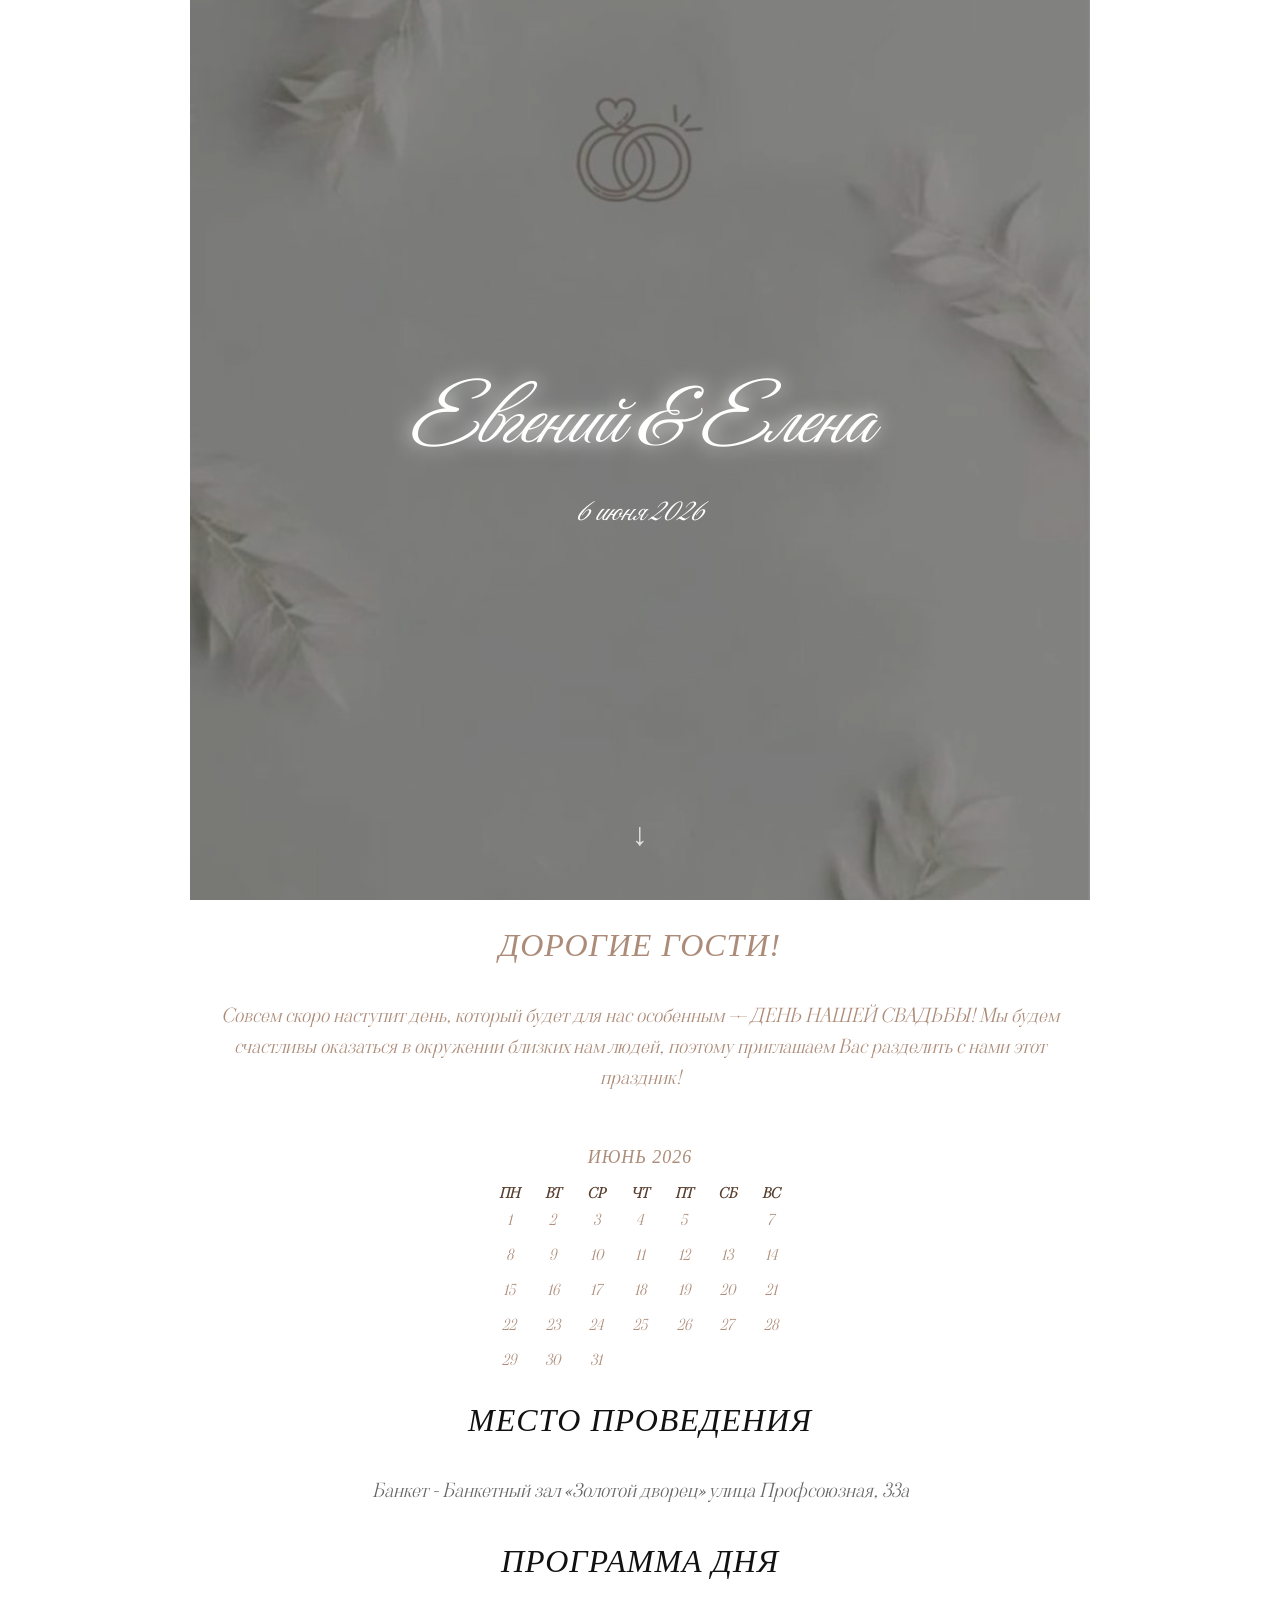
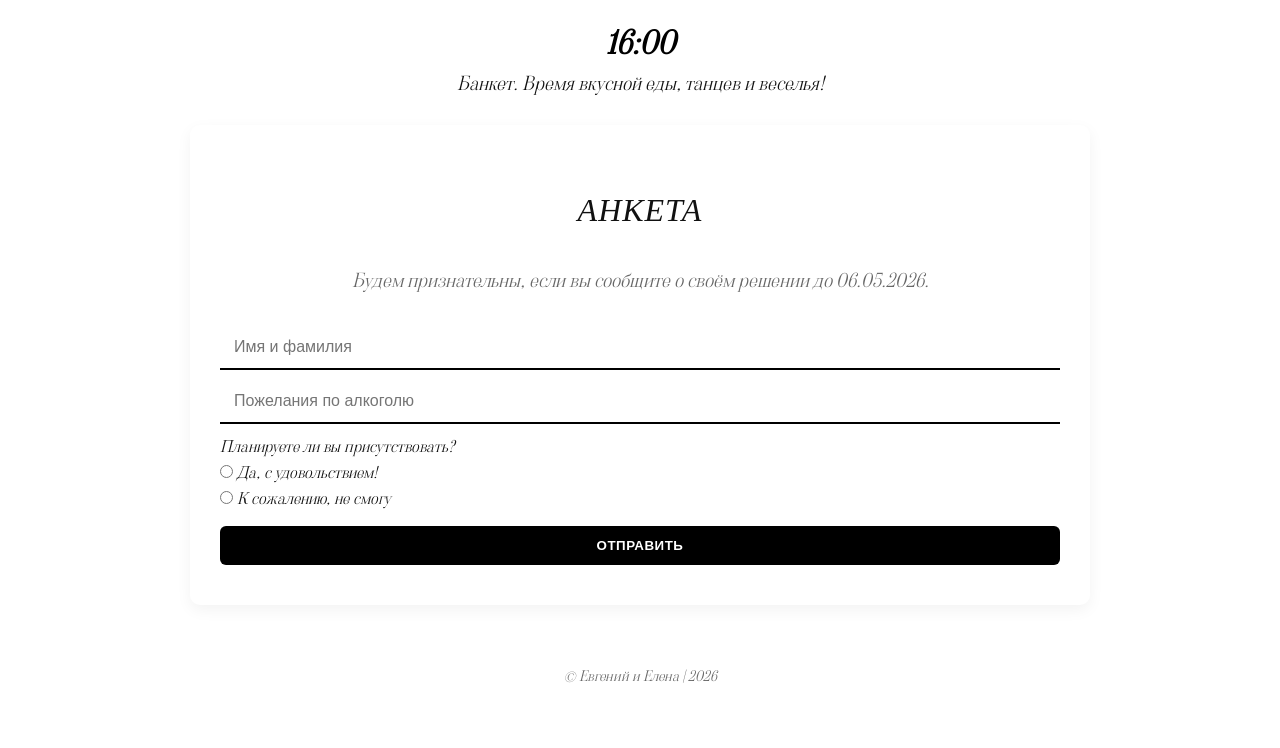
==== pages/index2.html @ 8949d623 "Add files via upload" ====
<!DOCTYPE html>
<html lang="ru">
<head>
  <meta charset="UTF-8" />
  <meta name="viewport" content="width=device-width, initial-scale=1.0" />
  <title>Евгений & Елена — Свадебное приглашение</title>
<link rel="shortcut icon" href="https://img.icons8.com/external-wanicon-lineal-wanicon/64/FFFFFF/external-rings-valentines-day-wanicon-lineal-wanicon.png"  type="image/png">
  <!-- Шрифты -->
  <link href="https://fonts.googleapis.com/css2?family=Playfair+Display:wght@400;600&family=Inter:wght@300;400;500&display=swap" rel="stylesheet">
<link rel="preconnect" href="https://fonts.googleapis.com">
<link rel="preconnect" href="https://fonts.gstatic.com" crossorigin>
<link href="https://fonts.googleapis.com/css2?family=Great+Vibes&display=swap" rel="stylesheet">

<link rel="preconnect" href="https://fonts.googleapis.com">
<link rel="preconnect" href="https://fonts.gstatic.com" crossorigin>
<link href="https://fonts.googleapis.com/css2?family=Great+Vibes&family=Montserrat:ital,wght@0,100..900;1,100..900&display=swap" rel="stylesheet">


  <!-- Стили -->
  <link rel="stylesheet" href="../style.css" />
</head>
<body>

  <!-- HERO -->
  <section class="hero">
    <div class="hero-content">
      <h1>Евгений & Елена</h1>
      <p class="date">6 июня 2026</p>
    </div>
    <div class="arrow">↓</div>
  </section>

  <!-- INTRO -->
  <section class="intro fade">
    <h2 style=" color: rgb(172, 139, 120);">Дорогие гости!</h2>
    <p style=" color: rgb(172, 139, 120);">Совсем скоро наступит день, который будет для нас особенным — 
        ДЕНЬ НАШЕЙ СВАДЬБЫ!
        Мы будем счастливы оказаться в окружении близких нам людей, 
        поэтому приглашаем Вас разделить с нами этот праздник!</p>
    <div class="photos">
      <img src="./img/2.jpg" alt="">
    </div>
    <div class="calle">
     <div class="calendar">
        <h2 style=" color: rgb(172, 139, 120);">ИЮНЬ 2026</h2>
        <div class="weekdays">
          <span>ПН</span><span>ВТ</span><span>СР</span><span>ЧТ</span><span>ПТ</span><span>СБ</span><span>ВС</span>
        </div>
        <div class="days">
          <span>1</span><span>2</span><span>3</span><span>4</span><span>5</span><img  class="heart" src="./img/Frame 1.svg" alt=""></span>
          <span>7</span><span>8</span><span>9</span><span>10</span><span>11</span><span>12</span><span>13</span>
          <span>14</span><span>15</span><span>16</span><span>17</span><span>18</span><span>19</span><span>20</span>
          <span>21</span><span>22</span><span>23</span><span>24</span>
          <span >25</span>
          <span>26</span><span>27</span>
          <span>28</span><span>29</span><span>30</span><span>31</span>
        </div>
      </div>
      </div>
    <h2>Место проведения</h2>
   <p>Банкет - Банкетный зал «Золотой дворец» улица Профсоюзная, 33а</p>
  </section>

  <!-- ПРОГРАММА -->
  <section class="program fade">
    <h2>Программа дня</h2>
    
    <div class="program-item">
      <time>16:00</time>
      <p>Банкет. Время вкусной еды, танцев и веселья!</p>
    </div>
  </section>



  <!-- RSVP -->
 <section class="rsvp fade">
    <h2>Анкета</h2>
    <p>Будем признательны, если вы сообщите о своём решении до 06.05.2026.</p>
    <div id="rsvp-form">
        <input type="text" id="name" placeholder="Имя и фамилия"><br>
        <input type="text" id="alcohol" placeholder="Пожелания по алкоголю"><br>
        <label>Планируете ли вы присутствовать?</label>
        <div class="checkbox-group">
            <label  ><input type="radio" name="attend" value="Да" > Да, с удовольствием!</label><br>
            <label  ><input type="radio" name="attend" value="Нет"  > К сожалению, не смогу</label>
        </div>
        <div style="display: flex;justify-content: center;flex-direction: column;">
        <button type="button" id="btn-create">Отправить</button>
        <div class="thanks">Спасибо! Ваш ответ отправлен ❤️</div>
        </div>
    </div>
</section>

  <!-- FOOTER -->
  <footer>
    © Евгений и Елена | 2026
  </footer>

  <script src="../javascript/script.js"  ></script>
  <script src="../javascript/API.JS" defer> </script>
</body>
</html>
---- style.css ----
:root {
  --bg: #fff;
  --text: #111;
  --muted: #666;
  --accent: #000;
  --light: #f7f7f7;
}

* { box-sizing: border-box; margin: 0; padding: 0; }

body {
   font-family: "Viaodaibre" ;
  font-optical-sizing: auto;
  font-weight: 500;
  font-style: italic;
  color: var(--text);
  background: var(--bg);
  line-height: 1.6;
  overflow-x: hidden;
}
p{
  font-size: 1.2rem;
}

@font-face {
  font-family: "Viaodaibre" ;
  src: url(./fonts/ViaodaLibre-Regular.ttf);
}
/* HERO */
.hero {
  position: relative;
  height: 100vh;
  background: url('./img/1.jpg') center/cover no-repeat;
  color: white;
  display: flex;
  align-items: center;
  justify-content: center;
  text-align: center;
}

.hero::after {
  content: "";
  position: absolute;
  inset: 0;
  background: rgba(0,0,0,0.45);
}

.hero-content {
  position: relative;
  z-index: 1;
  animation: fadeUp 1s ease forwards;
}

.hero h1 {
 font-family: "Great Vibes" , cursive;
 font-weight: 100;
  font-size: 8rem;
  text-shadow: 0 0 20px #fcfcfc;
}

.hero p {
 
   font-family: "Great Vibes" , cursive;
 font-weight: 400;
 font-size: 3rem;
}


.arrow {
  position: absolute;
  bottom: 40px;
  left: 50%;
  transform: translateX(-50%);
  font-size: 2rem;
  color: white;
  opacity: 0.8;
  animation: bounce 2s infinite;
  z-index: 2;
}

/* Секции */
section {
  max-width: 900px;
  margin: 0px auto;
  padding: 0 20px;
  opacity: 0;
  transform: translateY(40px);
  transition: all 2.5s ease;
}

section.visible {
  opacity: 1;
  transform: translateY(0);
}
 .calle{
  display: flex;
  justify-content: center;
 }

.calendar {
  text-align: center;
  width: 300px;
}

.calendar h2 {
  font-size: 18px;
  margin-bottom: 10px;
  font-weight: normal;
}

.weekdays, .days {
  display: grid;
  grid-template-columns: repeat(7, 1fr);
  gap: 5px;
  justify-items: center;
}

.weekdays span {
  font-weight: bold;
  font-size: 14px;
  color: rgb(88, 62, 46);
}

.days span {
  color: rgb(172, 139, 120);
  font-size: 15px;
  width: 30px;
  height: 30px;
  display: flex;
  justify-content: center;
  align-items: center;
  border-radius: 50%;
  font-weight: 500;
}

.heart{
  width: 30px;
}
 
h2 {
  font-size: 32px;
   font-family: "Viadorelibre";
  font-optical-sizing: auto;
  font-weight: 500;
  font-style: italic;
  text-align: center;
  margin-top: 20px;
  margin-bottom: 30px;
  letter-spacing: 1px;
  text-transform: uppercase;
}

.intro p, .dress p, .rsvp p {
  text-align: center;
  color: var(--muted);
  margin-bottom: 30px;
  font-size: 1.20rem;
  font-weight: 500;
}

.photos, .gallery {
  display: grid;
  grid-template-columns: repeat(auto-fit,minmax(220px,1fr));
  gap: 10px;
}

img {
  width: 100%;
  border-radius: 6px;
  display: block;
}
.checkbox-group{
  margin-bottom: 15px;
}

/* Кнопка */
.btn {
  display: block;
  width: fit-content;
  margin: 20px auto 10px;
  padding: 10px 25px;
  background: var(--accent);
  color: white;
  text-transform: uppercase;
  font-size: 0.9rem;
  border-radius: 3px;
  transition: all 0.3s ease;
}

.btn:hover { background: #333; }

/* Программа */
.program {
  text-align: center;
}

.program-item { margin-bottom: 25px; }

.program-item time {
  display: block;
  font-size: 2rem;
  font-weight: 600;
  color: var(--accent);
}
.program-item p{
  font-size: 1.2rem;
}



/* RSVP */
.rsvp {
  background: var(--bg);
  padding: 40px 30px;
  border-radius: 10px;
  box-shadow: 0 5px 15px rgba(0,0,0,0.05);
}

form {
  display: flex;
  flex-direction: column;
  gap: 15px;
}

input[type="text"] {
  padding: 12px 14px;
  border: none;
  border-bottom: 2px solid #000;
  outline: none;
  font-size: 1rem;
width: 100%;
background-color: #fff;
margin-bottom: 10px;
}
input:hover{
  border: none;
  border-bottom: 2px solid #000;
outline: none;
}

button {
  padding: 12px 20px;
  background: var(--accent);
  color: white;
  border: none;
  border-radius: 6px;
  cursor: pointer;
  text-transform: uppercase;
  font-weight: 600;
  letter-spacing: 0.5px;
  transition: all 0.3s;
}

button:hover { background: #333; }

.thanks {
  display: none;
  text-align: center;
  margin-top: 15px;
  font-weight: 600;
  color: var(--accent);
}

footer {
  text-align: center;
  color: var(--muted);
  padding: 60px 20px;
  font-size: 0.9rem;
}

/* Анимации */
@keyframes fadeUp {
  from { opacity: 0; transform: translateY(40px);}
  to { opacity: 1; transform: translateY(0);}
}

@keyframes bounce {
  0%, 100% { transform: translate(-50%,0);}
  50% { transform: translate(-50%,-10px);}
}

/* Адаптация */
@media (max-width: 768px) {
  .hero h1 { font-size: 4rem; }
  .hero p { font-size: 2rem; }
  section { margin: 0px auto; }
}
@media (max-width: 412px) {
  .hero h1 { font-size: 3rem; }
}
@media (min-width: 1024px) {
  .hero h1 { font-size: 5rem; }
  .hero p { font-size: 2rem; }
}
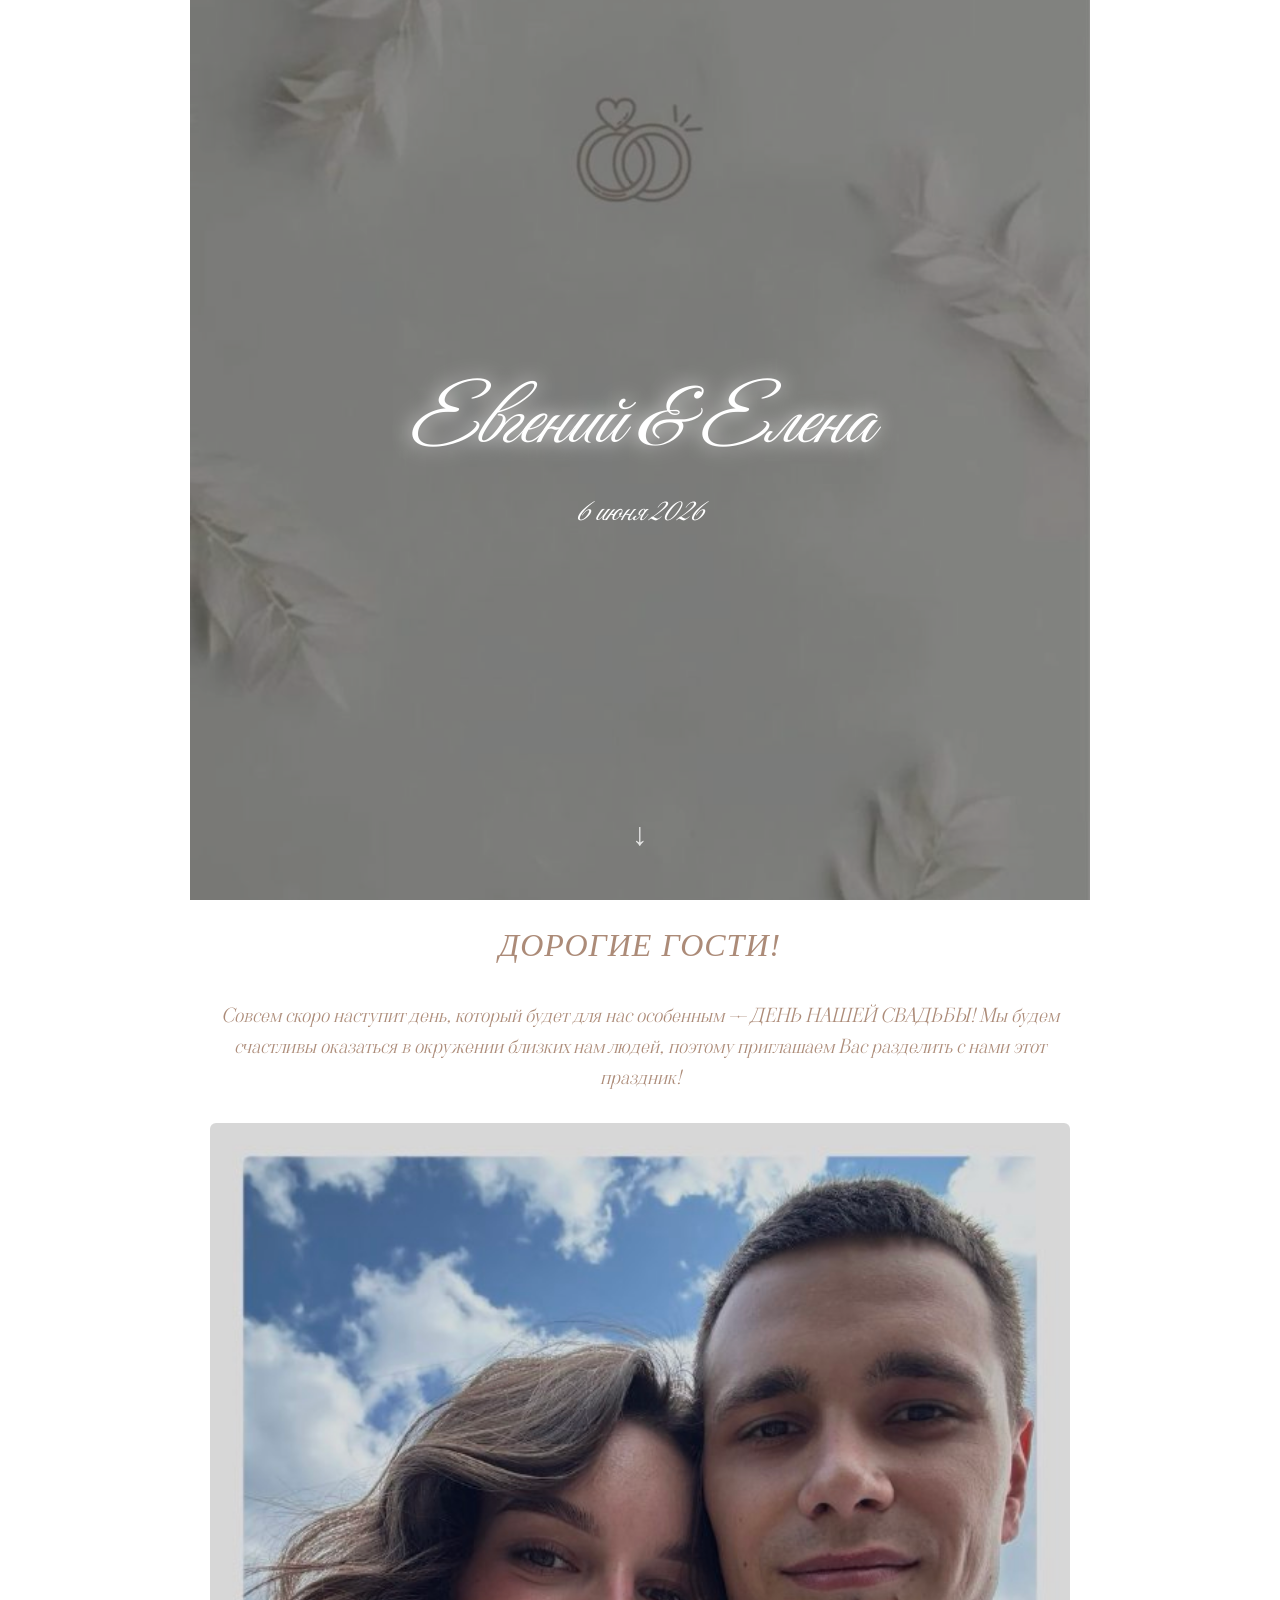
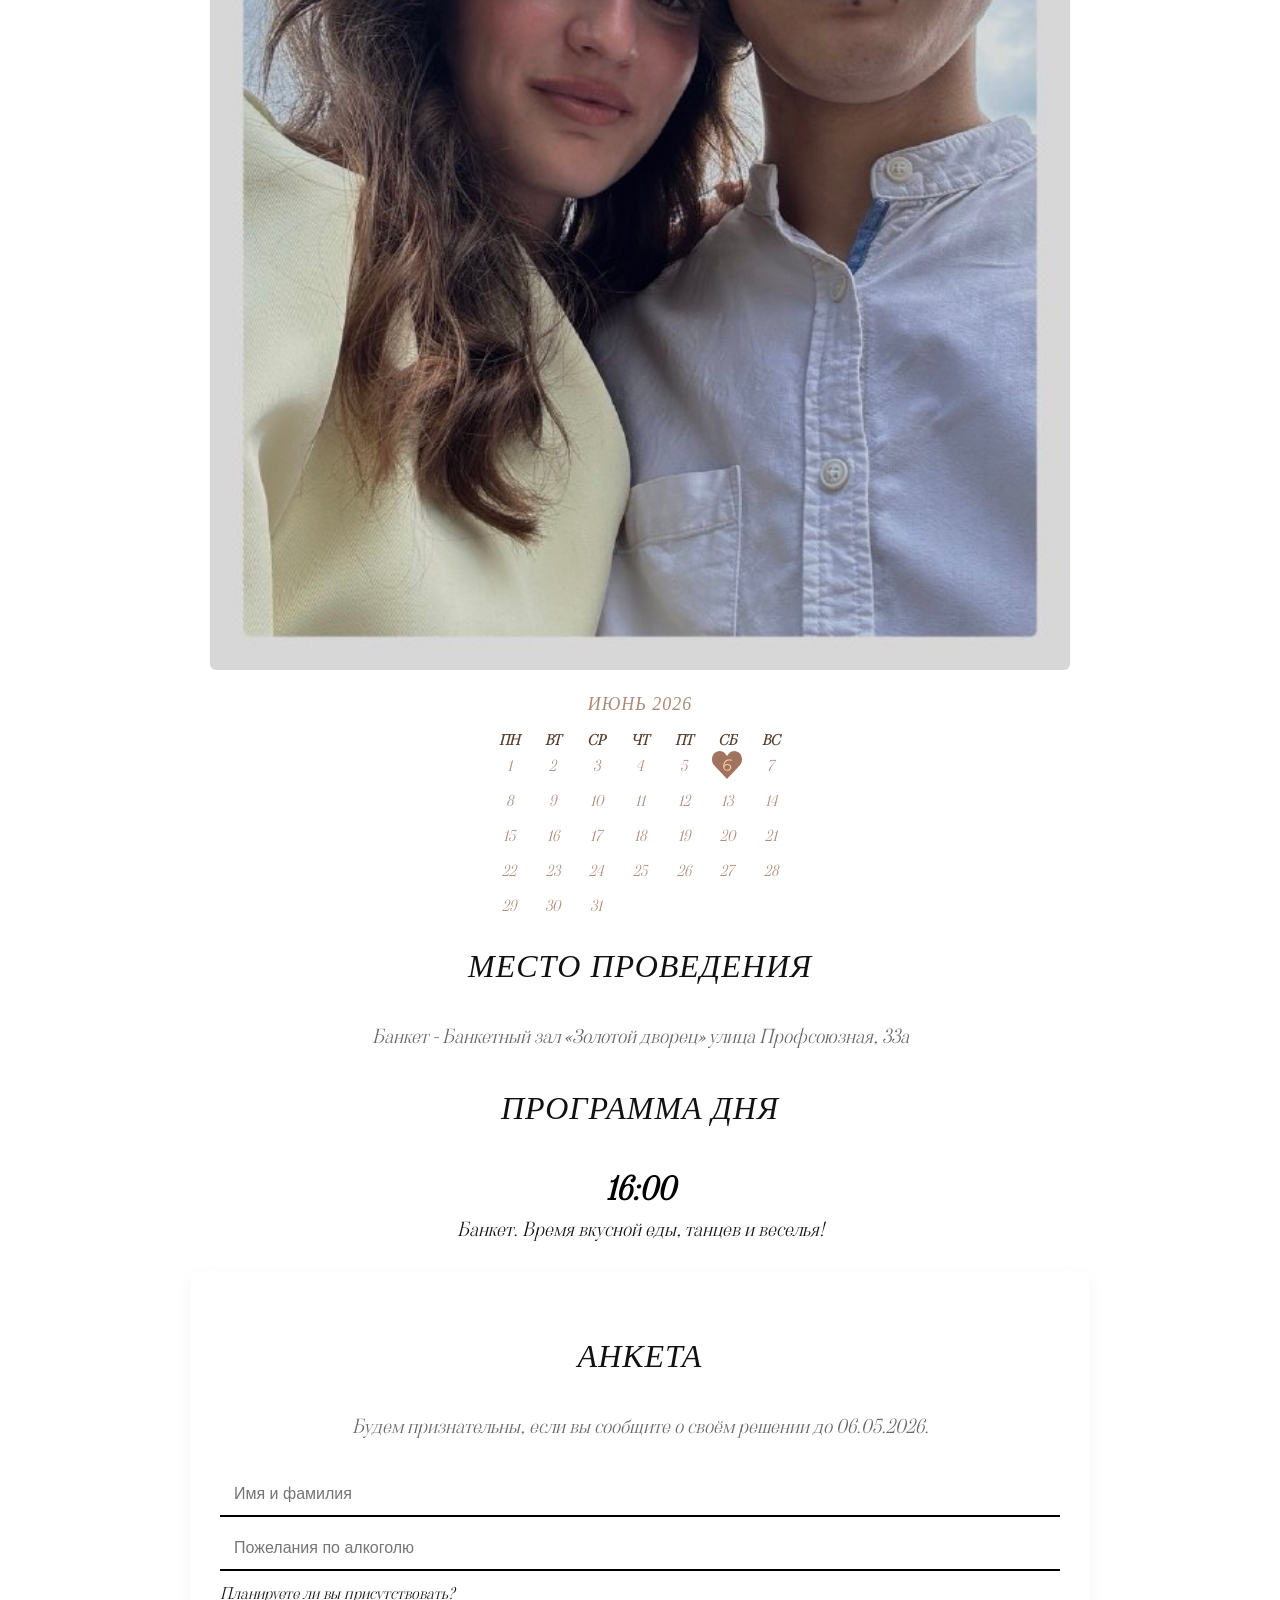
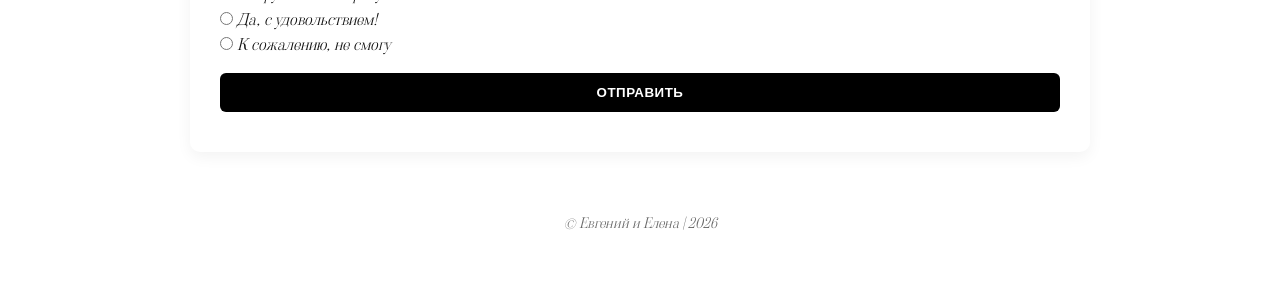
==== commit b660788f: "Update index2.html" ====
--- a/pages/index2.html
+++ b/pages/index2.html
@@ -38,7 +38,7 @@
         Мы будем счастливы оказаться в окружении близких нам людей, 
         поэтому приглашаем Вас разделить с нами этот праздник!</p>
     <div class="photos">
-      <img src="./img/2.jpg" alt="">
+      <img src="../img/2.jpg" alt="">
     </div>
     <div class="calle">
      <div class="calendar">
@@ -47,7 +47,7 @@
           <span>ПН</span><span>ВТ</span><span>СР</span><span>ЧТ</span><span>ПТ</span><span>СБ</span><span>ВС</span>
         </div>
         <div class="days">
-          <span>1</span><span>2</span><span>3</span><span>4</span><span>5</span><img  class="heart" src="./img/Frame 1.svg" alt=""></span>
+          <span>1</span><span>2</span><span>3</span><span>4</span><span>5</span><img  class="heart" src="../img/Frame 1.svg" alt=""></span>
           <span>7</span><span>8</span><span>9</span><span>10</span><span>11</span><span>12</span><span>13</span>
           <span>14</span><span>15</span><span>16</span><span>17</span><span>18</span><span>19</span><span>20</span>
           <span>21</span><span>22</span><span>23</span><span>24</span>
@@ -100,4 +100,4 @@
   <script src="../javascript/script.js"  ></script>
   <script src="../javascript/API.JS" defer> </script>
 </body>
-</html>+</html>
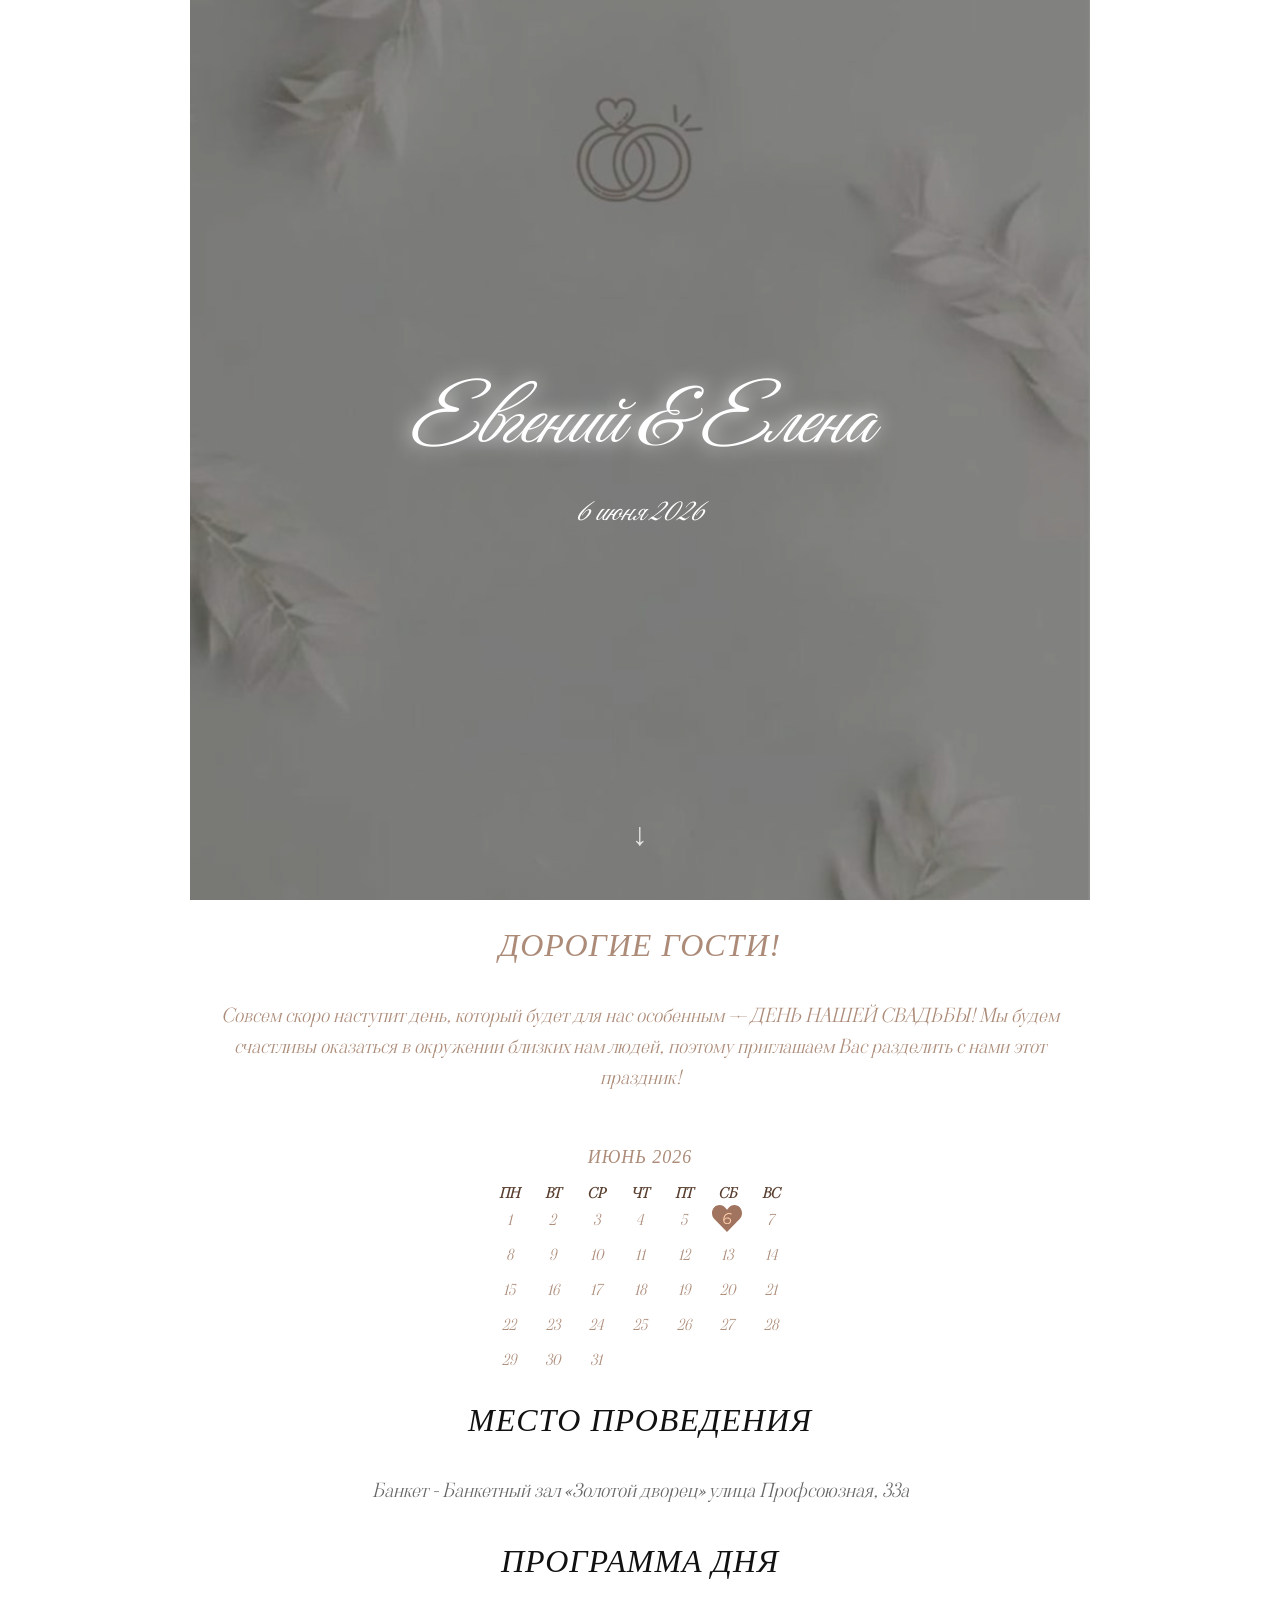
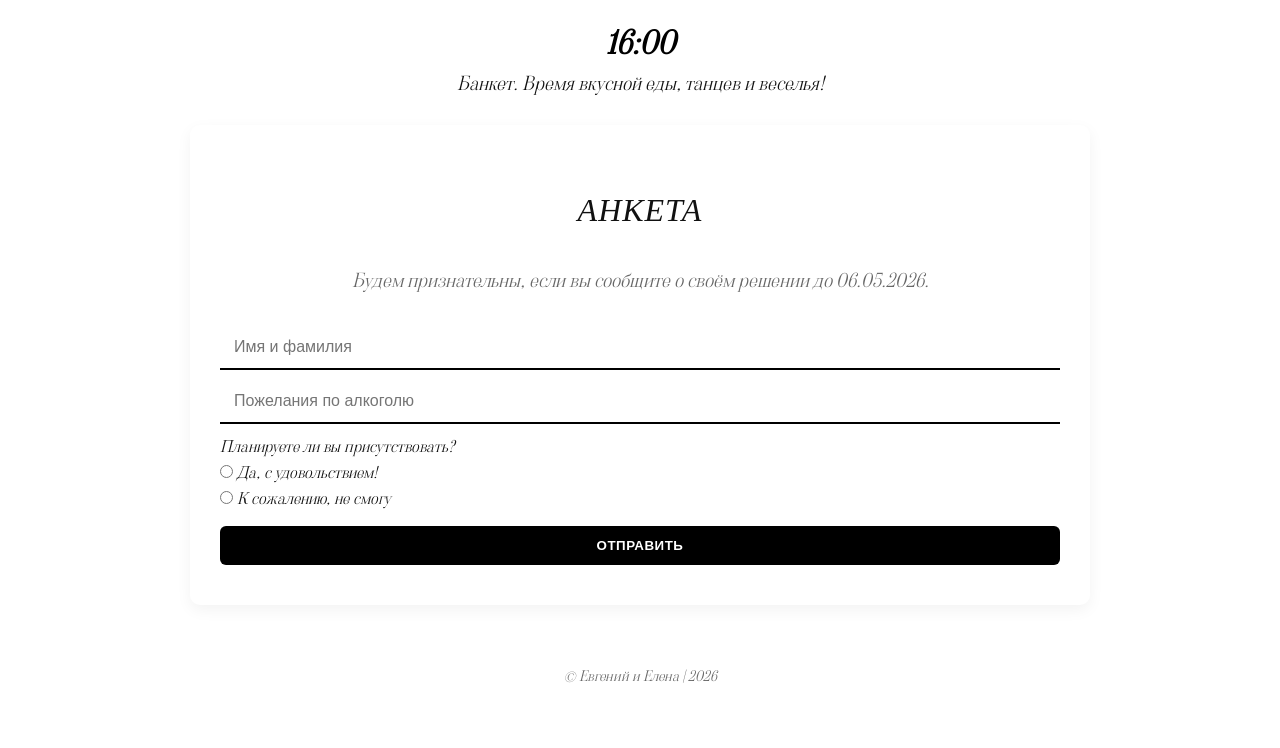
==== commit c613aa59: "Update index2.html" ====
--- a/pages/index2.html
+++ b/pages/index2.html
@@ -38,7 +38,7 @@
         Мы будем счастливы оказаться в окружении близких нам людей, 
         поэтому приглашаем Вас разделить с нами этот праздник!</p>
     <div class="photos">
-      <img src="../img/2.jpg" alt="">
+   
     </div>
     <div class="calle">
      <div class="calendar">
